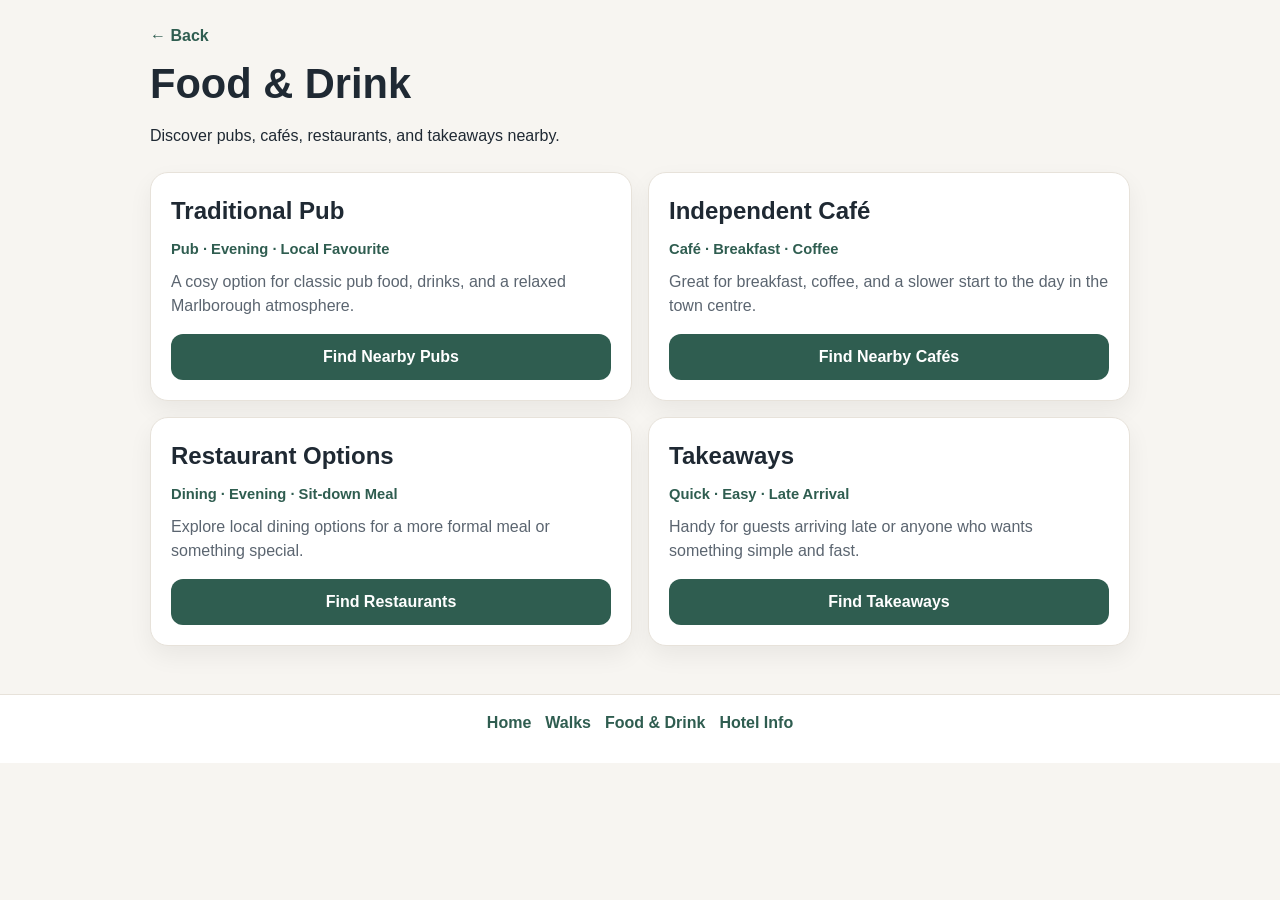
==== food.html @ cd816c2b "Add files via upload" ====
<!DOCTYPE html>
<html lang="en">
<head>
  <meta charset="UTF-8" />
  <meta name="viewport" content="width=device-width, initial-scale=1.0" />
  <title>Food & Drink | Marlborough Guide</title>
  <link rel="stylesheet" href="styles.css" />
</head>
<body>
  <header class="page-header">
    <div class="container">
      <a class="back-link" href="index.html">← Back</a>
      <h1>Food & Drink</h1>
      <p>Discover pubs, cafés, restaurants, and takeaways nearby.</p>
    </div>
  </header>

  <main class="container card-list">
    <article class="card">
      <h2>Traditional Pub</h2>
      <p class="tag">Pub · Evening · Local Favourite</p>
      <p>
        A cosy option for classic pub food, drinks, and a relaxed Marlborough
        atmosphere.
      </p>
      <button
        class="btn"
        data-map-url="https://www.google.com/maps/search/?api=1&query=pubs+in+Marlborough+Wiltshire"
      >
        Find Nearby Pubs
      </button>
    </article>

    <article class="card">
      <h2>Independent Café</h2>
      <p class="tag">Café · Breakfast · Coffee</p>
      <p>
        Great for breakfast, coffee, and a slower start to the day in the town
        centre.
      </p>
      <button
        class="btn"
        data-map-url="https://www.google.com/maps/search/?api=1&query=cafes+in+Marlborough+Wiltshire"
      >
        Find Nearby Cafés
      </button>
    </article>

    <article class="card">
      <h2>Restaurant Options</h2>
      <p class="tag">Dining · Evening · Sit-down Meal</p>
      <p>
        Explore local dining options for a more formal meal or something special.
      </p>
      <button
        class="btn"
        data-map-url="https://www.google.com/maps/search/?api=1&query=restaurants+in+Marlborough+Wiltshire"
      >
        Find Restaurants
      </button>
    </article>

    <article class="card">
      <h2>Takeaways</h2>
      <p class="tag">Quick · Easy · Late Arrival</p>
      <p>
        Handy for guests arriving late or anyone who wants something simple and fast.
      </p>
      <button
        class="btn"
        data-map-url="https://www.google.com/maps/search/?api=1&query=takeaways+in+Marlborough+Wiltshire"
      >
        Find Takeaways
      </button>
    </article>
  </main>

  <footer class="footer">
    <div class="container">
      <a href="index.html">Home</a>
      <a href="walks.html">Walks</a>
      <a href="food.html">Food & Drink</a>
      <a href="hotel.html">Hotel Info</a>
    </div>
  </footer>

  <script src="script.js"></script>
</body>
</html>
---- styles.css ----
:root {
  --bg: #f7f5f1;
  --surface: #ffffff;
  --text: #1f2933;
  --muted: #5b6570;
  --accent: #2f5d50;
  --accent-dark: #24473d;
  --border: #e7e2da;
  --shadow: 0 10px 25px rgba(0, 0, 0, 0.06);
  --radius: 18px;
  --max-width: 980px;
}

* {
  box-sizing: border-box;
}

body {
  margin: 0;
  font-family: Arial, sans-serif;
  background: var(--bg);
  color: var(--text);
  line-height: 1.5;
}

.container {
  width: min(100% - 32px, var(--max-width));
  margin: 0 auto;
}

.hero {
  padding: 56px 0 36px;
  background: linear-gradient(180deg, #eef3ee 0%, #f7f5f1 100%);
  text-align: center;
}

.eyebrow {
  margin: 0 0 8px;
  color: var(--accent);
  font-weight: 700;
  letter-spacing: 0.08em;
  text-transform: uppercase;
  font-size: 0.8rem;
}

h1 {
  margin: 0 0 12px;
  font-size: 2rem;
  line-height: 1.15;
}

.subtitle {
  max-width: 620px;
  margin: 0 auto;
  color: var(--muted);
}

.page-header {
  padding: 24px 0 8px;
}

.back-link {
  display: inline-block;
  margin-bottom: 12px;
  color: var(--accent);
  text-decoration: none;
  font-weight: 700;
}

.grid {
  display: grid;
  gap: 16px;
  margin: 28px 0;
}

.feature-card,
.card,
.panel {
  background: var(--surface);
  border: 1px solid var(--border);
  border-radius: var(--radius);
  box-shadow: var(--shadow);
}

.feature-card {
  display: block;
  padding: 22px;
  text-decoration: none;
  color: inherit;
  transition: transform 0.18s ease;
}

.feature-card:hover {
  transform: translateY(-3px);
}

.icon {
  font-size: 2rem;
  margin-bottom: 8px;
}

.feature-card h2,
.card h2,
.panel h3 {
  margin-top: 0;
  margin-bottom: 8px;
}

.feature-card p,
.card p,
.panel p {
  margin: 0;
  color: var(--muted);
}

.panel {
  padding: 20px;
  margin-bottom: 28px;
}

.card-list {
  display: grid;
  gap: 16px;
  padding-bottom: 24px;
}

.card {
  padding: 20px;
}

.tag {
  display: inline-block;
  margin-bottom: 10px !important;
  color: var(--accent) !important;
  font-weight: 700;
  font-size: 0.92rem;
}

.btn {
  margin-top: 16px;
  width: 100%;
  border: 0;
  background: var(--accent);
  color: white;
  padding: 14px 16px;
  border-radius: 12px;
  font-size: 1rem;
  font-weight: 700;
  cursor: pointer;
}

.btn:hover {
  background: var(--accent-dark);
}

.footer {
  background: #fff;
  border-top: 1px solid var(--border);
  padding: 16px 0 28px;
  margin-top: 24px;
}

.footer .container {
  display: flex;
  flex-wrap: wrap;
  gap: 14px;
  justify-content: center;
}

.footer a {
  color: var(--accent);
  text-decoration: none;
  font-weight: 700;
}

@media (min-width: 700px) {
  h1 {
    font-size: 2.6rem;
  }

  .grid {
    grid-template-columns: repeat(3, 1fr);
  }

  .card-list {
    grid-template-columns: repeat(2, 1fr);
  }
}
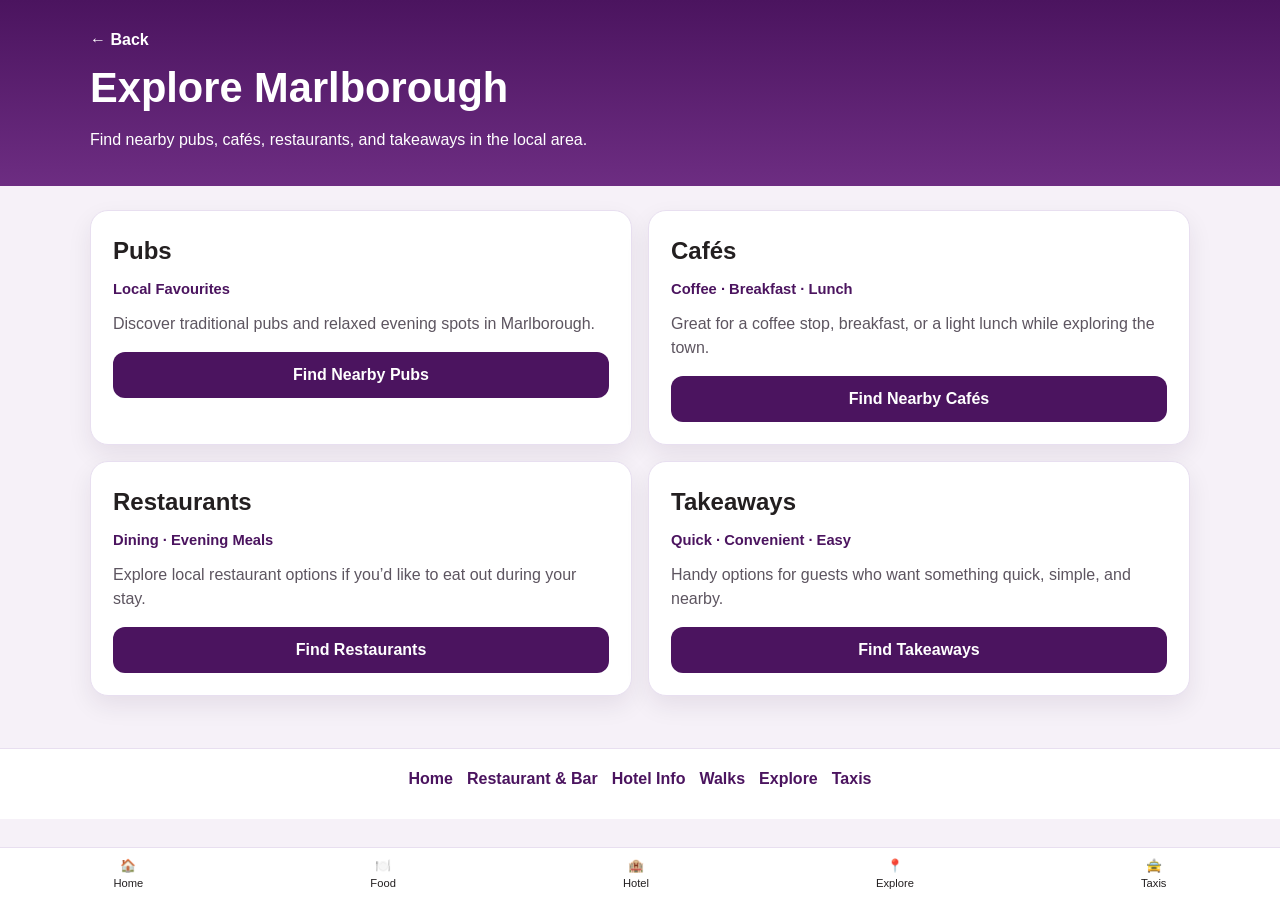
==== commit f859d114: "Add files via upload" ====
--- a/food.html
+++ b/food.html
@@ -3,73 +3,59 @@
 <head>
   <meta charset="UTF-8" />
   <meta name="viewport" content="width=device-width, initial-scale=1.0" />
-  <title>Food & Drink | Marlborough Guide</title>
+  <title>Explore Marlborough | Premier Inn Marlborough</title>
   <link rel="stylesheet" href="styles.css" />
 </head>
 <body>
-  <header class="page-header">
+  <header class="page-header purple-header">
     <div class="container">
-      <a class="back-link" href="index.html">← Back</a>
-      <h1>Food & Drink</h1>
-      <p>Discover pubs, cafés, restaurants, and takeaways nearby.</p>
+      <a class="back-link light-link" href="index.html">← Back</a>
+      <h1>Explore Marlborough</h1>
+      <p>Find nearby pubs, cafés, restaurants, and takeaways in the local area.</p>
     </div>
   </header>
 
   <main class="container card-list">
     <article class="card">
-      <h2>Traditional Pub</h2>
-      <p class="tag">Pub · Evening · Local Favourite</p>
+      <h2>Pubs</h2>
+      <p class="tag">Local Favourites</p>
       <p>
-        A cosy option for classic pub food, drinks, and a relaxed Marlborough
-        atmosphere.
+        Discover traditional pubs and relaxed evening spots in Marlborough.
       </p>
-      <button
-        class="btn"
-        data-map-url="https://www.google.com/maps/search/?api=1&query=pubs+in+Marlborough+Wiltshire"
-      >
+      <button class="btn" data-map-url="https://www.google.com/maps/search/?api=1&query=pubs+in+Marlborough+Wiltshire">
         Find Nearby Pubs
       </button>
     </article>
 
     <article class="card">
-      <h2>Independent Café</h2>
-      <p class="tag">Café · Breakfast · Coffee</p>
+      <h2>Cafés</h2>
+      <p class="tag">Coffee · Breakfast · Lunch</p>
       <p>
-        Great for breakfast, coffee, and a slower start to the day in the town
-        centre.
+        Great for a coffee stop, breakfast, or a light lunch while exploring the town.
       </p>
-      <button
-        class="btn"
-        data-map-url="https://www.google.com/maps/search/?api=1&query=cafes+in+Marlborough+Wiltshire"
-      >
+      <button class="btn" data-map-url="https://www.google.com/maps/search/?api=1&query=cafes+in+Marlborough+Wiltshire">
         Find Nearby Cafés
       </button>
     </article>
 
     <article class="card">
-      <h2>Restaurant Options</h2>
-      <p class="tag">Dining · Evening · Sit-down Meal</p>
+      <h2>Restaurants</h2>
+      <p class="tag">Dining · Evening Meals</p>
       <p>
-        Explore local dining options for a more formal meal or something special.
+        Explore local restaurant options if you’d like to eat out during your stay.
       </p>
-      <button
-        class="btn"
-        data-map-url="https://www.google.com/maps/search/?api=1&query=restaurants+in+Marlborough+Wiltshire"
-      >
+      <button class="btn" data-map-url="https://www.google.com/maps/search/?api=1&query=restaurants+in+Marlborough+Wiltshire">
         Find Restaurants
       </button>
     </article>
 
     <article class="card">
       <h2>Takeaways</h2>
-      <p class="tag">Quick · Easy · Late Arrival</p>
+      <p class="tag">Quick · Convenient · Easy</p>
       <p>
-        Handy for guests arriving late or anyone who wants something simple and fast.
+        Handy options for guests who want something quick, simple, and nearby.
       </p>
-      <button
-        class="btn"
-        data-map-url="https://www.google.com/maps/search/?api=1&query=takeaways+in+Marlborough+Wiltshire"
-      >
+      <button class="btn" data-map-url="https://www.google.com/maps/search/?api=1&query=takeaways+in+Marlborough+Wiltshire">
         Find Takeaways
       </button>
     </article>
@@ -78,11 +64,21 @@
   <footer class="footer">
     <div class="container">
       <a href="index.html">Home</a>
+      <a href="restaurant.html">Restaurant &amp; Bar</a>
+      <a href="hotel.html">Hotel Info</a>
       <a href="walks.html">Walks</a>
-      <a href="food.html">Food & Drink</a>
-      <a href="hotel.html">Hotel Info</a>
+      <a href="food.html">Explore</a>
+      <a href="taxis.html">Taxis</a>
     </div>
   </footer>
+
+  <nav class="bottom-nav">
+    <a href="index.html">🏠<span>Home</span></a>
+    <a href="restaurant.html">🍽️<span>Food</span></a>
+    <a href="hotel.html">🏨<span>Hotel</span></a>
+    <a href="food.html">📍<span>Explore</span></a>
+    <a href="taxis.html">🚖<span>Taxis</span></a>
+  </nav>
 
   <script src="script.js"></script>
 </body>
--- a/styles.css
+++ b/styles.css
@@ -1,14 +1,15 @@
 :root {
-  --bg: #f7f5f1;
+  --bg: #f6f1f8;
   --surface: #ffffff;
-  --text: #1f2933;
-  --muted: #5b6570;
-  --accent: #2f5d50;
-  --accent-dark: #24473d;
-  --border: #e7e2da;
-  --shadow: 0 10px 25px rgba(0, 0, 0, 0.06);
+  --text: #231f20;
+  --muted: #5d5560;
+  --accent: #4b145f;
+  --accent-dark: #371046;
+  --accent-light: #6d2d82;
+  --border: #e8dff0;
+  --shadow: 0 10px 24px rgba(44, 19, 57, 0.08);
   --radius: 18px;
-  --max-width: 980px;
+  --max-width: 1100px;
 }
 
 * {
@@ -23,24 +24,43 @@
   line-height: 1.5;
 }
 
+img {
+  max-width: 100%;
+  display: block;
+}
+
 .container {
   width: min(100% - 32px, var(--max-width));
   margin: 0 auto;
 }
 
 .hero {
-  padding: 56px 0 36px;
-  background: linear-gradient(180deg, #eef3ee 0%, #f7f5f1 100%);
+  padding: 60px 0 40px;
   text-align: center;
+}
+
+.branded-hero {
+  background: linear-gradient(180deg, var(--accent) 0%, var(--accent-light) 100%);
+  color: white;
+}
+
+.brand-logo {
+  width: 150px;
+  max-width: 55%;
+  margin: 0 auto 18px;
 }
 
 .eyebrow {
   margin: 0 0 8px;
-  color: var(--accent);
-  font-weight: 700;
+  font-size: 0.82rem;
+  font-weight: 700;
+  text-transform: uppercase;
   letter-spacing: 0.08em;
-  text-transform: uppercase;
-  font-size: 0.8rem;
+}
+
+.branded-hero .eyebrow,
+.branded-hero .subtitle {
+  color: rgba(255, 255, 255, 0.92);
 }
 
 h1 {
@@ -50,21 +70,34 @@
 }
 
 .subtitle {
-  max-width: 620px;
+  max-width: 640px;
   margin: 0 auto;
-  color: var(--muted);
+  font-size: 1rem;
 }
 
 .page-header {
-  padding: 24px 0 8px;
+  padding: 28px 0 18px;
+}
+
+.purple-header {
+  background: linear-gradient(180deg, var(--accent) 0%, var(--accent-light) 100%);
+  color: white;
+}
+
+.purple-header p,
+.purple-header h1 {
+  color: white;
 }
 
 .back-link {
   display: inline-block;
   margin-bottom: 12px;
-  color: var(--accent);
-  text-decoration: none;
-  font-weight: 700;
+  text-decoration: none;
+  font-weight: 700;
+}
+
+.light-link {
+  color: white;
 }
 
 .grid {
@@ -87,16 +120,17 @@
   padding: 22px;
   text-decoration: none;
   color: inherit;
-  transition: transform 0.18s ease;
+  transition: transform 0.18s ease, box-shadow 0.18s ease;
 }
 
 .feature-card:hover {
   transform: translateY(-3px);
+  box-shadow: 0 14px 28px rgba(44, 19, 57, 0.12);
 }
 
 .icon {
   font-size: 2rem;
-  margin-bottom: 8px;
+  margin-bottom: 10px;
 }
 
 .feature-card h2,
@@ -114,23 +148,31 @@
 }
 
 .panel {
-  padding: 20px;
+  padding: 22px;
   margin-bottom: 28px;
 }
 
 .card-list {
   display: grid;
   gap: 16px;
-  padding-bottom: 24px;
+  padding: 24px 0 32px;
+}
+
+.single-column {
+  grid-template-columns: 1fr;
 }
 
 .card {
-  padding: 20px;
+  padding: 22px;
+}
+
+.wide-card {
+  grid-column: 1 / -1;
 }
 
 .tag {
   display: inline-block;
-  margin-bottom: 10px !important;
+  margin-bottom: 12px !important;
   color: var(--accent) !important;
   font-weight: 700;
   font-size: 0.92rem;
@@ -147,17 +189,28 @@
   font-size: 1rem;
   font-weight: 700;
   cursor: pointer;
+  transition: background 0.18s ease;
 }
 
 .btn:hover {
   background: var(--accent-dark);
+}
+
+.styled-list {
+  margin: 0;
+  padding-left: 20px;
+  color: var(--muted);
+}
+
+.styled-list li {
+  margin-bottom: 8px;
 }
 
 .footer {
   background: #fff;
   border-top: 1px solid var(--border);
-  padding: 16px 0 28px;
-  margin-top: 24px;
+  padding: 18px 0 28px;
+  margin-top: 20px;
 }
 
 .footer .container {
@@ -179,10 +232,65 @@
   }
 
   .grid {
-    grid-template-columns: repeat(3, 1fr);
+    grid-template-columns: repeat(2, 1fr);
   }
 
   .card-list {
     grid-template-columns: repeat(2, 1fr);
   }
+}
+
+@media (min-width: 960px) {
+  .grid {
+    grid-template-columns: repeat(3, 1fr);
+  }
+}
+
+.menu-section {
+  margin-top: 16px;
+}
+
+.menu-label {
+  margin-bottom: 8px;
+  font-weight: 600;
+  color: var(--text);
+}
+
+.menu-btn {
+  display: block;
+  width: 100%;
+  text-align: center;
+}
+
+.bottom-nav {
+  position: fixed;
+  bottom: 0;
+  width: 100%;
+  background: white;
+  border-top: 1px solid var(--border);
+  display: flex;
+  justify-content: space-around;
+  padding: 8px 0;
+  z-index: 1000;
+}
+
+.bottom-nav a {
+  text-align: center;
+  font-size: 0.8rem;
+  text-decoration: none;
+  color: var(--text);
+}
+
+.bottom-nav span {
+  display: block;
+  font-size: 0.7rem;
+} 
+
+.card {
+  animation: fadeIn 0.4s ease;
+}
+
+@keyframes fadeIn {
+  from { opacity: 0; transform: translateY(10px); }
+  to { opacity: 1; transform: translateY(0); }
 }
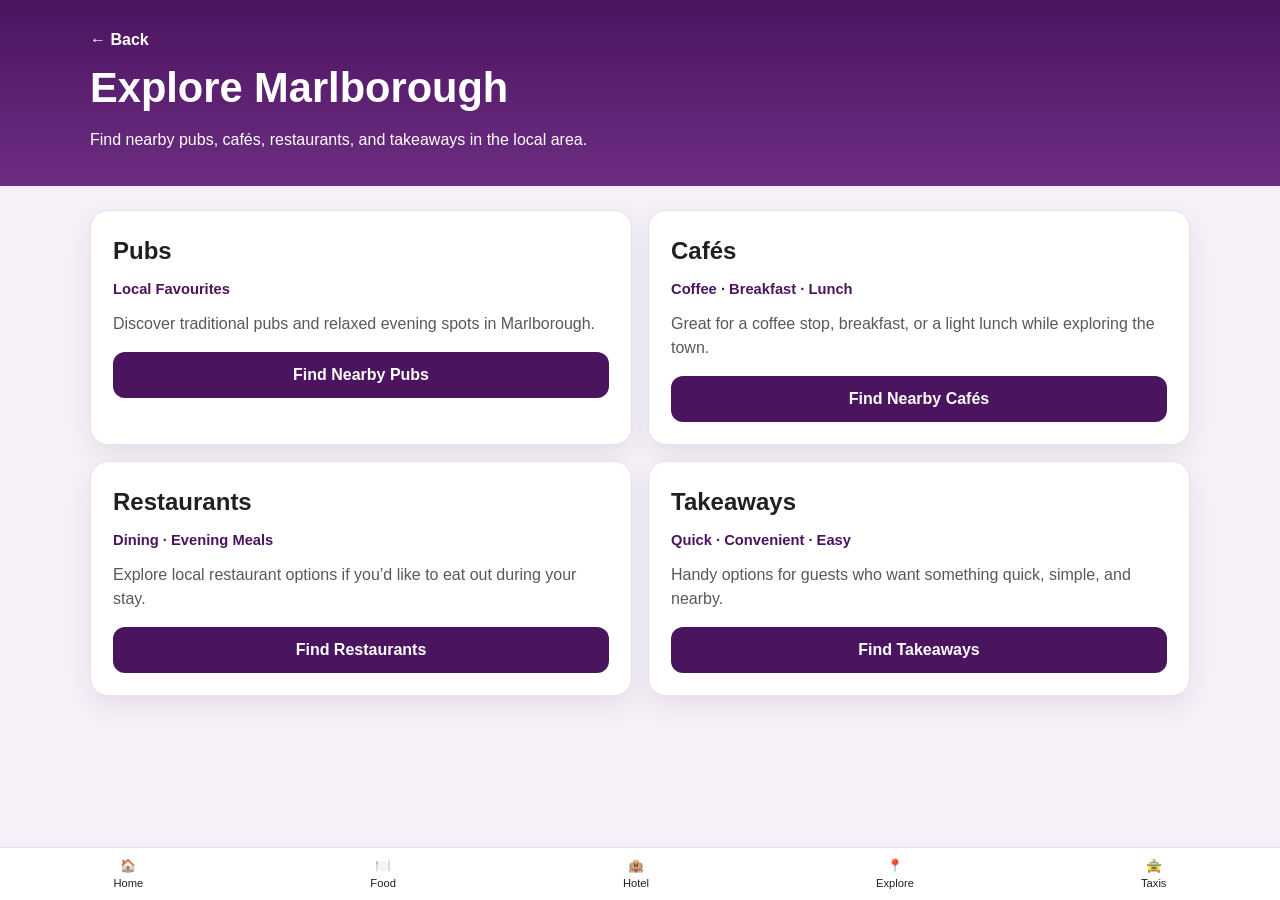
==== commit 45c30460: "Add files via upload" ====
--- a/food.html
+++ b/food.html
@@ -9,7 +9,7 @@
 <body>
   <header class="page-header purple-header">
     <div class="container">
-      <a class="back-link light-link" href="index.html">← Back</a>
+      <a class="back-link light-link" href="explore.html">← Back</a>
       <h1>Explore Marlborough</h1>
       <p>Find nearby pubs, cafés, restaurants, and takeaways in the local area.</p>
     </div>
@@ -61,22 +61,11 @@
     </article>
   </main>
 
-  <footer class="footer">
-    <div class="container">
-      <a href="index.html">Home</a>
-      <a href="restaurant.html">Restaurant &amp; Bar</a>
-      <a href="hotel.html">Hotel Info</a>
-      <a href="walks.html">Walks</a>
-      <a href="food.html">Explore</a>
-      <a href="taxis.html">Taxis</a>
-    </div>
-  </footer>
-
   <nav class="bottom-nav">
     <a href="index.html">🏠<span>Home</span></a>
     <a href="restaurant.html">🍽️<span>Food</span></a>
     <a href="hotel.html">🏨<span>Hotel</span></a>
-    <a href="food.html">📍<span>Explore</span></a>
+    <a href="explore.html">📍<span>Explore</span></a>
     <a href="taxis.html">🚖<span>Taxis</span></a>
   </nav>
 
--- a/styles.css
+++ b/styles.css
@@ -293,4 +293,22 @@
 @keyframes fadeIn {
   from { opacity: 0; transform: translateY(10px); }
   to { opacity: 1; transform: translateY(0); }
+} 
+
+.link-btn {
+  text-decoration: none;
+  color: white;
+}
+
+.link-btn:visited {
+  color: white;
+}
+
+.link-btn:hover {
+  color: white;
+  text-decoration: none;
+} 
+
+body {
+  padding-bottom: 100px;
 }
